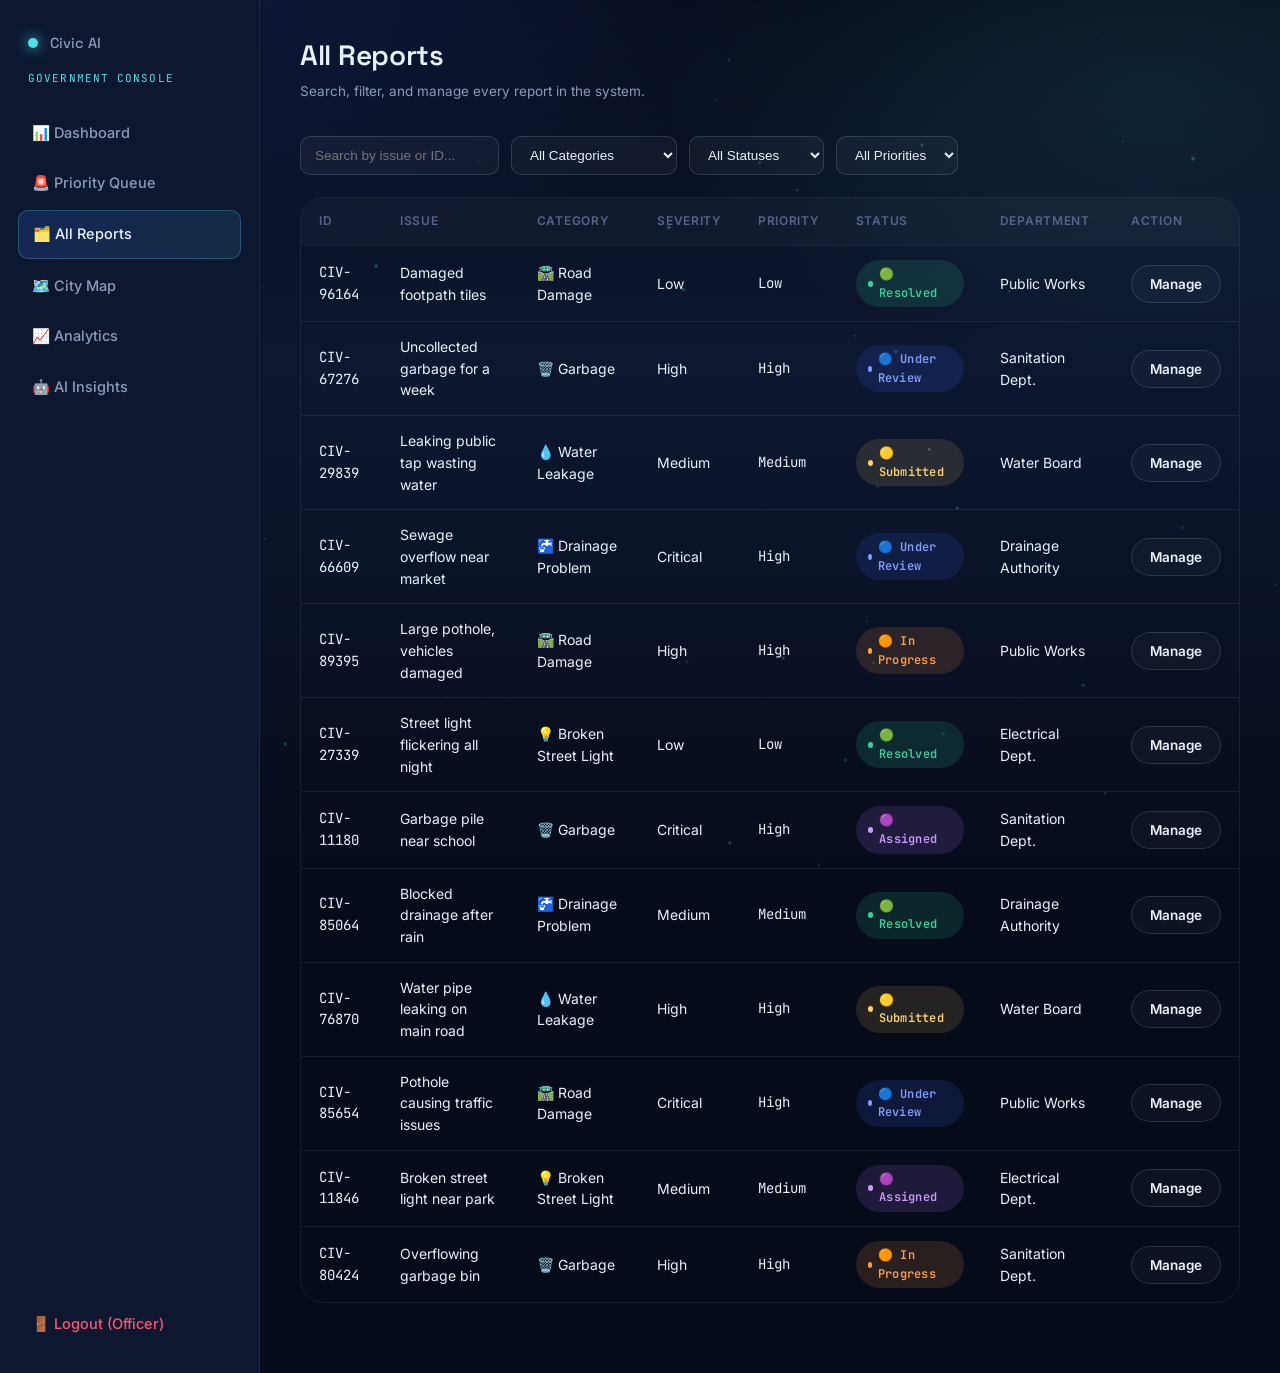
==== frontend/admin-reports.html @ b8df3b63 "fix whole folder" ====
<!DOCTYPE html>
<html lang="en">
<head>
<meta charset="UTF-8">
<meta name="viewport" content="width=device-width, initial-scale=1.0">
<title>All Reports — Civic AI Government Console</title>
<link rel="stylesheet" href="css/style.css">
<link rel="stylesheet" href="css/animations.css">
<link rel="stylesheet" href="css/responsive.css">
<link rel="stylesheet" href="css/admin.css">
</head>
<body>
<canvas id="bg-particles"></canvas>
<div class="admin-layout">
  <aside class="admin-sidebar" id="adminSidebar" data-current="admin-reports.html"></aside>
  <main class="admin-content">
    <div class="admin-topbar">
      <div>
        <button class="hamburger" id="sidebarToggle"><span></span><span></span><span></span></button>
        <h1>All Reports</h1>
        <p>Search, filter, and manage every report in the system.</p>
      </div>
    </div>

    <div class="filters-bar">
      <input type="text" id="adminSearch" placeholder="Search by issue or ID...">
      <select id="adminCategoryFilter">
        <option value="">All Categories</option>
        <option>Water Leakage</option><option>Garbage</option><option>Broken Street Light</option>
        <option>Road Damage</option><option>Drainage Problem</option><option>Other</option>
      </select>
      <select id="adminStatusFilter">
        <option value="">All Statuses</option>
        <option>Submitted</option><option>Under Review</option><option>Assigned</option>
        <option>In Progress</option><option>Resolved</option><option>Rejected</option>
      </select>
      <select id="adminPriorityFilter">
        <option value="">All Priorities</option>
        <option>High</option><option>Medium</option><option>Low</option>
      </select>
    </div>

    <div class="table-wrap">
      <table class="data-table responsive-table">
        <thead>
          <tr><th>ID</th><th>Issue</th><th>Category</th><th>Severity</th><th>Priority</th><th>Status</th><th>Department</th><th>Action</th></tr>
        </thead>
        <tbody id="adminReportsBody"></tbody>
      </table>
    </div>
  </main>
</div>

<!-- Edit Modal -->
<div class="modal-overlay" id="adminEditModal">
  <div class="glass modal-box">
    <span class="close-x" onclick="closeAdminEdit()">✕</span>
    <div class="eyebrow" id="editReportId">CIV-00000</div>
    <h3 id="editIssue" style="font-size:19px;"></h3>
    <p id="editDesc" style="font-size:13.5px;"></p>

    <div class="severity-meter">
      <div class="row"><span>Severity</span><span id="editSeverityLabel">—</span></div>
      <div class="severity-bar"><div class="severity-fill" id="editSeverityFill"></div></div>
      <div style="font-size:12.5px; margin-top:8px; color:var(--gray-mist-dim);">AI Confidence: <span class="mono" id="editConfidence" style="color:var(--cyan-signal);">—</span></div>
    </div>

    <div class="divider"></div>

    <div class="field">
      <label for="editStatusSelect">Update Status</label>
      <select id="editStatusSelect">
        <option>Submitted</option><option>Under Review</option><option>Assigned</option>
        <option>In Progress</option><option>Resolved</option><option>Rejected</option>
      </select>
    </div>
    <div class="field">
      <label for="editPrioritySelect">Update Priority</label>
      <select id="editPrioritySelect"><option>High</option><option>Medium</option><option>Low</option></select>
    </div>
    <div class="field">
      <label for="editDeptSelect">Assign Department</label>
      <select id="editDeptSelect">
        <option>Water Board</option><option>Sanitation Dept.</option><option>Electrical Dept.</option>
        <option>Public Works</option><option>Drainage Authority</option><option>General Services</option>
      </select>
    </div>
    <div class="field">
      <label for="editResponse">Government Response</label>
      <textarea id="editResponse" placeholder="Add a note visible to the citizen..."></textarea>
    </div>

    <button class="btn btn-primary btn-block" onclick="saveAdminEdit()">Save Changes</button>
  </div>
</div>

<script src="js/main.js"></script>
<script src="js/reports.js"></script>
<script src="js/admin.js"></script>
</body>
</html>
---- frontend/css/style.css ----
/* ============================================================
   CIVIC AI — Design Tokens & Base
   ============================================================ */

@import url('https://fonts.googleapis.com/css2?family=Space+Grotesk:wght@400;500;600;700&family=Inter:wght@400;500;600;700&family=JetBrains+Mono:wght@400;500;600&display=swap');

:root{
  /* Palette */
  --navy-deep:   #060b1a;
  --navy-mid:    #0d1730;
  --navy-card:   #101c3a;
  --navy-card-2: #142244;
  --blue-electric: #3b6eff;
  --blue-electric-soft: #6f8fff;
  --cyan-signal: #4fe0e8;
  --teal-infra:  #17a697;
  --white-soft:  #eaf1fb;
  --gray-mist:   #8c9bb8;
  --gray-mist-dim: #56638a;
  --amber-warn:  #ff9f45;
  --red-critical:#ff5470;
  --green-good:  #35d399;
  --yellow-med:  #ffd166;

  --line: rgba(234,241,251,0.08);
  --line-strong: rgba(234,241,251,0.14);
  --glass: rgba(19,30,61,0.55);
  --glass-hi: rgba(24,38,74,0.7);

  --font-display: 'Space Grotesk', sans-serif;
  --font-body: 'Inter', sans-serif;
  --font-mono: 'JetBrains Mono', monospace;

  --radius-sm: 10px;
  --radius-md: 16px;
  --radius-lg: 24px;
  --radius-pill: 999px;

  --shadow-soft: 0 20px 60px rgba(3,7,20,0.45);
  --shadow-glow-cyan: 0 0 40px rgba(79,224,232,0.25);
  --shadow-glow-blue: 0 0 40px rgba(59,110,255,0.25);

  --ease: cubic-bezier(.22,.9,.3,1);
}

*,*::before,*::after{ box-sizing: border-box; }
html{ scroll-behavior: smooth; }
body{
  margin:0;
  background: var(--navy-deep);
  color: var(--white-soft);
  font-family: var(--font-body);
  line-height: 1.55;
  -webkit-font-smoothing: antialiased;
  overflow-x: hidden;
}
body::before{
  content:"";
  position: fixed; inset:0;
  background:
    radial-gradient(1100px 600px at 15% -10%, rgba(59,110,255,0.16), transparent 60%),
    radial-gradient(900px 500px at 90% 10%, rgba(79,224,232,0.10), transparent 55%),
    linear-gradient(180deg, var(--navy-deep), var(--navy-mid) 40%, var(--navy-deep));
  z-index:-2; pointer-events:none;
}
h1,h2,h3,h4{
  font-family: var(--font-display);
  font-weight:600;
  margin:0 0 .5em;
  letter-spacing: -0.01em;
  color: var(--white-soft);
}
p{ color: var(--gray-mist); margin:0 0 1em; }
a{ color: inherit; text-decoration:none; }
img{ max-width:100%; display:block; }
button{ font-family: var(--font-body); cursor:pointer; }
.mono{ font-family: var(--font-mono); }
.container{ max-width: 1240px; margin:0 auto; padding:0 32px; }
.section{ padding: 110px 0; position:relative; }
.section-tight{ padding: 70px 0; }
.eyebrow{
  display:inline-flex; align-items:center; gap:8px;
  font-family: var(--font-mono); font-size:12.5px; letter-spacing:.14em;
  text-transform:uppercase; color: var(--cyan-signal);
  margin-bottom: 18px;
}
.eyebrow::before{
  content:""; width:7px; height:7px; border-radius:50%;
  background: var(--cyan-signal); box-shadow: 0 0 12px var(--cyan-signal);
}
.section-head{ max-width: 640px; margin-bottom: 56px; }
.section-head h2{ font-size: clamp(28px, 3.4vw, 42px); }
.section-head p{ font-size: 16px; }

/* ---------- Buttons ---------- */
.btn{
  display:inline-flex; align-items:center; justify-content:center; gap:10px;
  padding: 15px 28px; border-radius: var(--radius-pill);
  font-weight:600; font-size:15px; border:1px solid transparent;
  transition: transform .35s var(--ease), box-shadow .35s var(--ease), background .35s var(--ease);
  white-space:nowrap;
}
.btn-primary{
  background: linear-gradient(135deg, var(--blue-electric), var(--cyan-signal));
  color:#06101f;
  box-shadow: 0 10px 30px rgba(59,110,255,0.35);
}
.btn-primary:hover{ transform: translateY(-2px); box-shadow: 0 16px 40px rgba(79,224,232,0.4); }
.btn-ghost{
  background: rgba(234,241,251,0.03);
  border-color: var(--line-strong);
  color: var(--white-soft);
  backdrop-filter: blur(6px);
}
.btn-ghost:hover{ background: rgba(234,241,251,0.08); transform: translateY(-2px); }
.btn-block{ width:100%; }
.btn-sm{ padding:10px 18px; font-size:13.5px; }
.btn-danger{ background: linear-gradient(135deg, var(--red-critical), #ff8ba1); color:#2b0410;}

/* ---------- Glass cards ---------- */
.glass{
  background: var(--glass);
  border: 1px solid var(--line);
  border-radius: var(--radius-lg);
  backdrop-filter: blur(18px);
  -webkit-backdrop-filter: blur(18px);
  box-shadow: var(--shadow-soft);
}
.card{
  padding: 28px;
  transition: transform .4s var(--ease), border-color .4s var(--ease), box-shadow .4s var(--ease);
}
.card:hover{ transform: translateY(-6px); border-color: rgba(79,224,232,0.3); }

/* ---------- Navbar ---------- */
#navbar{ position: sticky; top:0; z-index: 500; }
.nav{
  display:flex; align-items:center; justify-content:space-between;
  padding: 16px 32px;
  background: rgba(6,11,26,0.72);
  backdrop-filter: blur(16px);
  border-bottom: 1px solid var(--line);
}
.nav-inner{ max-width:1240px; margin:0 auto; width:100%; display:flex; align-items:center; justify-content:space-between; }
.brand{ display:flex; align-items:center; gap:10px; font-family: var(--font-display); font-weight:700; font-size:19px; }
.brand .dot{
  width:10px; height:10px; border-radius:50%;
  background: var(--cyan-signal); box-shadow: 0 0 14px var(--cyan-signal);
  animation: pulseDot 2.4s ease-in-out infinite;
}
.nav-links{ display:flex; align-items:center; gap:30px; }
.nav-links a{
  font-size:14.5px; color: var(--gray-mist); font-weight:500;
  position:relative; padding:6px 0; transition: color .25s;
}
.nav-links a:hover, .nav-links a.active{ color: var(--white-soft); }
.nav-links a.active::after{
  content:""; position:absolute; left:0; right:0; bottom:-4px; height:2px;
  background: linear-gradient(90deg, var(--cyan-signal), var(--blue-electric));
  border-radius:2px;
}
.nav-right{ display:flex; align-items:center; gap:16px; }
.nav-user{ font-size:14px; color:var(--gray-mist); }
.nav-user b{ color: var(--white-soft); }
.hamburger{ display:none; flex-direction:column; gap:5px; background:none; border:none; padding:6px; }
.hamburger span{ width:22px; height:2px; background: var(--white-soft); border-radius:2px; }
.mobile-menu{ display:none; }

/* ---------- Footer ---------- */
#footer{ border-top: 1px solid var(--line); padding: 60px 0 30px; }
.footer-grid{ display:flex; justify-content:space-between; flex-wrap:wrap; gap:40px; }
.footer-brand h3{ font-size:20px; margin-bottom:8px; }
.footer-links{ display:flex; gap:60px; flex-wrap:wrap; }
.footer-col h4{ font-size:13px; text-transform:uppercase; letter-spacing:.1em; color:var(--gray-mist-dim); margin-bottom:14px; }
.footer-col a{ display:block; color:var(--gray-mist); font-size:14.5px; margin-bottom:10px; transition:color .2s; }
.footer-col a:hover{ color: var(--cyan-signal); }
.footer-bottom{ margin-top:40px; padding-top:20px; border-top:1px solid var(--line); font-size:13px; color:var(--gray-mist-dim); }

/* ---------- Forms ---------- */
.field{ margin-bottom: 22px; }
.field label{ display:block; font-size:13.5px; font-weight:600; color: var(--gray-mist); margin-bottom:8px; letter-spacing:.02em; }
.field input, .field textarea, .field select{
  width:100%; padding:14px 16px; border-radius: var(--radius-sm);
  background: rgba(234,241,251,0.04); border:1px solid var(--line-strong);
  color: var(--white-soft); font-family: var(--font-body); font-size:14.5px;
  transition: border-color .25s, box-shadow .25s;
}
.field input:focus, .field textarea:focus, .field select:focus{
  outline:none; border-color: var(--cyan-signal);
  box-shadow: 0 0 0 3px rgba(79,224,232,0.15);
}
.field textarea{ resize:vertical; min-height:110px; }

/* ---------- Badges ---------- */
.badge{
  display:inline-flex; align-items:center; gap:6px;
  font-family: var(--font-mono); font-size:12px; font-weight:600;
  padding:5px 12px; border-radius: var(--radius-pill); letter-spacing:.02em;
}
.badge::before{ content:""; width:6px; height:6px; border-radius:50%; }
.badge-submitted{ background: rgba(255,209,102,0.12); color:#ffd166; } .badge-submitted::before{ background:#ffd166; }
.badge-review{ background: rgba(59,110,255,0.14); color:#7fa0ff; } .badge-review::before{ background:#7fa0ff; }
.badge-assigned{ background: rgba(191,120,255,0.14); color:#c99bff; } .badge-assigned::before{ background:#c99bff; }
.badge-progress{ background: rgba(255,159,69,0.14); color:var(--amber-warn); } .badge-progress::before{ background:var(--amber-warn); }
.badge-resolved{ background: rgba(53,211,153,0.14); color:var(--green-good); } .badge-resolved::before{ background:var(--green-good); }
.badge-rejected{ background: rgba(255,84,112,0.14); color:var(--red-critical); } .badge-rejected::before{ background:var(--red-critical); }

.priority-high{ color: var(--red-critical); }
.priority-medium{ color: var(--amber-warn); }
.priority-low{ color: var(--green-good); }

/* ---------- Toast ---------- */
#toast-stack{ position: fixed; top:24px; right:24px; z-index:2000; display:flex; flex-direction:column; gap:10px; }
.toast{
  min-width:280px; max-width:360px; padding:14px 18px; border-radius: var(--radius-md);
  background: var(--glass-hi); border:1px solid var(--line-strong); backdrop-filter: blur(14px);
  font-size:14px; box-shadow: var(--shadow-soft);
  display:flex; align-items:center; gap:10px;
  animation: toastIn .4s var(--ease);
}
.toast.success{ border-color: rgba(53,211,153,0.4); }
.toast.error{ border-color: rgba(255,84,112,0.4); }
.toast.warn{ border-color: rgba(255,159,69,0.4); }
.toast .icon{ font-size:16px; }
.toast.leaving{ animation: toastOut .35s var(--ease) forwards; }

/* ---------- Utility ---------- */
.grid-2{ display:grid; grid-template-columns:1fr 1fr; gap:32px; }
.grid-3{ display:grid; grid-template-columns:repeat(3,1fr); gap:24px; }
.grid-4{ display:grid; grid-template-columns:repeat(4,1fr); gap:24px; }
.text-center{ text-align:center; }
.divider{ height:1px; background: var(--line); margin: 40px 0; }
.tag{
  font-family: var(--font-mono); font-size:11.5px; padding:4px 10px; border-radius:var(--radius-pill);
  border:1px solid var(--line-strong); color:var(--gray-mist);
}
::selection{ background: rgba(79,224,232,0.3); }

/* ---------- Timeline ---------- */
.timeline{ position:relative; padding-left:6px; }
.timeline-item{ display:flex; gap:16px; padding-bottom:28px; position:relative; opacity:0; transform: translateX(-14px); animation: timelineIn .6s var(--ease) forwards; }
.timeline-item:nth-child(1){ animation-delay:.05s; } .timeline-item:nth-child(2){ animation-delay:.15s; }
.timeline-item:nth-child(3){ animation-delay:.25s; } .timeline-item:nth-child(4){ animation-delay:.35s; }
.timeline-item:nth-child(5){ animation-delay:.45s; }
@keyframes timelineIn{ to{ opacity:1; transform:none; } }
.timeline-item:not(:last-child)::before{
  content:""; position:absolute; left:13px; top:30px; width:2px; height:calc(100% - 14px);
  background: var(--line-strong);
}
.timeline-item.done:not(:last-child)::before{ background: linear-gradient(var(--cyan-signal), var(--line-strong)); }
.timeline-dot{
  width:28px; height:28px; border-radius:50%; flex-shrink:0; display:flex; align-items:center; justify-content:center;
  font-size:13px; border:1.5px solid var(--line-strong); color:var(--gray-mist-dim); background:var(--navy-card);
}
.timeline-item.done .timeline-dot{ background: rgba(53,211,153,0.15); border-color: var(--green-good); color: var(--green-good); }
.timeline-item.active .timeline-dot{ background: rgba(79,224,232,0.15); border-color: var(--cyan-signal); color: var(--cyan-signal); box-shadow: 0 0 14px rgba(79,224,232,0.4); }
.timeline-label{ font-weight:600; font-size:14.5px; }
.timeline-sub{ font-size:12.5px; color:var(--gray-mist-dim); margin-top:2px; }

/* ---------- Category cards ---------- */
.category-grid{ display:grid; grid-template-columns:repeat(3,1fr); gap:14px; }
.category-card{
  padding:20px 16px; text-align:center; cursor:pointer; border-radius: var(--radius-md);
  border:1px solid var(--line-strong); background: rgba(234,241,251,0.02);
  transition: all .3s var(--ease);
}
.category-card .cat-icon{ font-size:26px; margin-bottom:8px; display:block; }
.category-card .cat-label{ font-size:13.5px; font-weight:600; }
.category-card:hover{ transform: translateY(-4px); border-color: rgba(79,224,232,0.3); }
.category-card.selected{
  border-color: var(--cyan-signal); background: rgba(79,224,232,0.08);
  box-shadow: 0 0 24px rgba(79,224,232,0.2); transform: translateY(-4px) scale(1.02);
}
.hidden{ display:none !important; }

/* ---------- Dropzone ---------- */
.dropzone{
  border:2px dashed var(--line-strong); border-radius: var(--radius-lg);
  padding:40px 20px; text-align:center; cursor:pointer; transition: all .3s var(--ease);
  background: rgba(234,241,251,0.015);
}
.dropzone.dragging{ border-color: var(--cyan-signal); background: rgba(79,224,232,0.06); }
.dropzone-empty{ display:flex; flex-direction:column; align-items:center; gap:10px; }
.dropzone-empty .icon{ font-size:34px; }
.image-preview img{ max-height:280px; border-radius: var(--radius-md); margin:0 auto 14px; object-fit:cover; }
.image-preview-actions{ display:flex; gap:10px; justify-content:center; }

/* ---------- Map placeholder note ---------- */
.map-coming-soon{
  display:flex; flex-direction:column; align-items:center; justify-content:center; gap:8px;
  height:220px; border-radius: var(--radius-lg); border:1px dashed var(--line-strong);
  background:
    linear-gradient(rgba(59,110,255,0.05) 1px, transparent 1px) 0 0/30px 30px,
    linear-gradient(90deg, rgba(59,110,255,0.05) 1px, transparent 1px) 0 0/30px 30px;
  color: var(--gray-mist-dim); font-size:13.5px; text-align:center;
}

/* ---------- Submit overlay ---------- */
.submit-overlay{
  position:fixed; inset:0; background:rgba(6,11,26,0.85); backdrop-filter: blur(8px);
  display:none; align-items:center; justify-content:center; z-index:1500; padding:20px;
}
---- frontend/css/animations.css ----
/* ============================================================
   CIVIC AI — Animations
   ============================================================ */

@keyframes pulseDot{
  0%,100%{ transform: scale(1); opacity:1; }
  50%{ transform: scale(1.4); opacity:.6; }
}
@keyframes toastIn{ from{ opacity:0; transform: translateX(30px); } to{ opacity:1; transform:none; } }
@keyframes toastOut{ from{ opacity:1; } to{ opacity:0; transform: translateX(30px); } }

@keyframes floatY{
  0%,100%{ transform: translateY(0); }
  50%{ transform: translateY(-14px); }
}
@keyframes spin{ to{ transform: rotate(360deg); } }
@keyframes drift{
  from{ background-position: 0 0; }
  to{ background-position: 400px 400px; }
}
@keyframes shimmer{
  0%{ background-position: -200% 0; }
  100%{ background-position: 200% 0; }
}
@keyframes glowPulse{
  0%,100%{ box-shadow: 0 0 20px rgba(79,224,232,0.15); }
  50%{ box-shadow: 0 0 40px rgba(79,224,232,0.35); }
}
@keyframes dashFlow{
  to{ stroke-dashoffset: -200; }
}
@keyframes nodeBlink{
  0%,100%{ opacity:.35; }
  50%{ opacity:1; }
}

/* Scroll reveal */
.reveal{ opacity:0; transform: translateY(28px); transition: opacity .8s var(--ease), transform .8s var(--ease); }
.reveal.in{ opacity:1; transform:none; }
.reveal-stagger > *{ opacity:0; transform: translateY(24px); transition: opacity .7s var(--ease), transform .7s var(--ease); }
.reveal-stagger.in > *{ opacity:1; transform:none; }
.reveal-stagger.in > *:nth-child(1){ transition-delay: .05s; }
.reveal-stagger.in > *:nth-child(2){ transition-delay: .15s; }
.reveal-stagger.in > *:nth-child(3){ transition-delay: .25s; }
.reveal-stagger.in > *:nth-child(4){ transition-delay: .35s; }
.reveal-stagger.in > *:nth-child(5){ transition-delay: .45s; }
.reveal-stagger.in > *:nth-child(6){ transition-delay: .55s; }

.floaty{ animation: floatY 5s ease-in-out infinite; }
.spin-slow{ animation: spin 12s linear infinite; }
.glow-pulse{ animation: glowPulse 3.2s ease-in-out infinite; }

/* Page transition */
.page-fade{ animation: pageFadeIn .6s var(--ease); }
@keyframes pageFadeIn{ from{ opacity:0; transform: translateY(8px); } to{ opacity:1; transform:none; } }

/* Loader */
.loader-ring{
  width:20px; height:20px; border-radius:50%;
  border: 2.5px solid rgba(234,241,251,0.2); border-top-color: var(--cyan-signal);
  animation: spin .8s linear infinite; display:inline-block;
}
.progress-track{
  width:100%; height:8px; border-radius: 999px; background: rgba(234,241,251,0.08); overflow:hidden;
}
.progress-fill{
  height:100%; border-radius:999px;
  background: linear-gradient(90deg, var(--blue-electric), var(--cyan-signal));
  width:0%; transition: width .25s linear;
  box-shadow: 0 0 12px rgba(79,224,232,0.5);
}

/* Background particles canvas */
#bg-particles{ position:fixed; inset:0; z-index:-1; pointer-events:none; opacity:.55; }

@media (prefers-reduced-motion: reduce){
  *{ animation-duration: .001ms !important; animation-iteration-count: 1 !important; transition-duration: .001ms !important; }
}
---- frontend/css/responsive.css ----
/* ============================================================
   CIVIC AI — Responsive
   ============================================================ */

@media (max-width: 1080px){
  .grid-4{ grid-template-columns: repeat(2,1fr); }
  .grid-3{ grid-template-columns: repeat(2,1fr); }
  .admin-layout{ grid-template-columns: 220px 1fr; }
}

@media (max-width: 860px){
  .nav-links{ display:none; }
  .hamburger{ display:flex; }
  .mobile-menu.open{
    display:flex; flex-direction:column; gap:2px; padding: 10px 20px 20px;
    background: rgba(6,11,26,0.96); border-bottom:1px solid var(--line);
  }
  .mobile-menu a{ padding:12px 4px; color:var(--gray-mist); font-size:15px; border-bottom:1px solid var(--line); }
  .mobile-menu a.active{ color:var(--cyan-signal); }
  .grid-2{ grid-template-columns: 1fr; }
  .grid-3{ grid-template-columns: 1fr; }
  .grid-4{ grid-template-columns: repeat(2,1fr); }
  .container{ padding:0 20px; }
  .section{ padding: 70px 0; }
  .footer-grid{ flex-direction:column; gap:28px; }
  .footer-links{ gap:32px; }

  .admin-layout{ grid-template-columns: 1fr; }
  .admin-sidebar{ position:fixed; left:-260px; top:0; bottom:0; width:230px; transition:left .3s var(--ease); z-index:600; }
  .admin-sidebar.open{ left:0; }
  .admin-content{ padding: 20px 16px 60px; }

  table.responsive-table thead{ display:none; }
  table.responsive-table, table.responsive-table tbody, table.responsive-table tr, table.responsive-table td{ display:block; width:100%; }
  table.responsive-table tr{
    margin-bottom:16px; border:1px solid var(--line); border-radius: var(--radius-md); padding:14px 16px;
    background: rgba(234,241,251,0.03);
  }
  table.responsive-table td{
    display:flex; justify-content:space-between; gap:12px; padding:8px 0; border:none; text-align:right;
  }
  table.responsive-table td::before{ content: attr(data-label); color: var(--gray-mist-dim); font-size:12.5px; text-align:left; }
}

@media (max-width: 520px){
  .grid-4{ grid-template-columns: 1fr 1fr; }
  h1{ font-size: 34px !important; }
  .hero-buttons{ flex-direction:column; align-items:stretch; }
}
---- frontend/css/admin.css ----
/* ============================================================
   CIVIC AI — Government Console (Admin)
   ============================================================ */

.admin-layout{
  display:grid; grid-template-columns: 260px 1fr; min-height:100vh;
}
.admin-sidebar{
  background: var(--navy-mid); border-right:1px solid var(--line);
  padding: 26px 18px; display:flex; flex-direction:column; gap:4px;
}
.admin-sidebar .brand{ padding: 6px 10px 26px; }
.admin-console-tag{
  font-family: var(--font-mono); font-size:11px; color:var(--cyan-signal);
  text-transform:uppercase; letter-spacing:.1em; padding: 0 10px 18px; margin-top:-14px;
}
.admin-sidebar a{
  display:flex; align-items:center; gap:12px; padding:12px 14px; border-radius: var(--radius-sm);
  color: var(--gray-mist); font-size:14.5px; font-weight:500; transition: background .25s, color .25s;
}
.admin-sidebar a:hover{ background: rgba(234,241,251,0.04); color: var(--white-soft); }
.admin-sidebar a.active{
  background: linear-gradient(135deg, rgba(59,110,255,0.18), rgba(79,224,232,0.1));
  color: var(--white-soft); border:1px solid rgba(79,224,232,0.25);
}
.admin-sidebar .logout-link{ margin-top:auto; color: var(--red-critical); }

.admin-content{ padding: 34px 40px 70px; }
.admin-topbar{ display:flex; align-items:center; justify-content:space-between; margin-bottom:34px; flex-wrap:wrap; gap:14px; }
.admin-topbar h1{ font-size: 28px; margin:0; }
.admin-topbar p{ margin:4px 0 0; font-size:13.5px; }

.stat-card{
  padding:22px 24px; display:flex; flex-direction:column; gap:10px;
}
.stat-card .stat-label{ font-size:12.5px; color:var(--gray-mist-dim); text-transform:uppercase; letter-spacing:.06em; }
.stat-card .stat-value{ font-family: var(--font-mono); font-size:32px; font-weight:600; color:var(--white-soft); }
.stat-card .stat-delta{ font-size:12.5px; }
.stat-card .stat-delta.up{ color: var(--green-good); }
.stat-card .stat-delta.down{ color: var(--red-critical); }

/* Severity meter */
.severity-meter{ margin: 10px 0; }
.severity-meter .row{ display:flex; justify-content:space-between; font-size:13px; margin-bottom:6px; color:var(--gray-mist); }
.severity-bar{ height:10px; border-radius:999px; background: rgba(234,241,251,0.08); overflow:hidden; }
.severity-fill{ height:100%; border-radius:999px; }
.severity-fill.low{ background: var(--green-good); }
.severity-fill.medium{ background: var(--yellow-med); }
.severity-fill.high{ background: var(--amber-warn); }
.severity-fill.critical{ background: var(--red-critical); }

/* Admin table */
.table-wrap{ overflow-x:auto; border-radius: var(--radius-lg); border:1px solid var(--line); }
table.data-table{ width:100%; border-collapse:collapse; font-size:14px; min-width:760px; }
table.data-table th{
  text-align:left; padding:14px 18px; background: rgba(234,241,251,0.03);
  color: var(--gray-mist-dim); font-size:12px; text-transform:uppercase; letter-spacing:.06em; font-weight:600;
  border-bottom:1px solid var(--line);
}
table.data-table td{ padding:14px 18px; border-bottom:1px solid var(--line); color: var(--white-soft); vertical-align:middle; }
table.data-table tr:hover td{ background: rgba(234,241,251,0.02); }
table.data-table tr:last-child td{ border-bottom:none; }

.filters-bar{ display:flex; gap:12px; flex-wrap:wrap; margin-bottom:22px; }
.filters-bar select, .filters-bar input{
  padding:10px 14px; border-radius: var(--radius-sm); background: rgba(234,241,251,0.04);
  border:1px solid var(--line-strong); color:var(--white-soft); font-size:13.5px;
}

/* Priority queue rows */
.priority-row{
  display:flex; align-items:center; gap:18px; padding:18px 22px; border-radius: var(--radius-md);
  border:1px solid var(--line); margin-bottom:14px; background: rgba(234,241,251,0.02);
  transition: transform .3s var(--ease), border-color .3s var(--ease);
}
.priority-row:hover{ transform: translateX(4px); border-color: rgba(79,224,232,0.25); }
.priority-dot{ width:12px; height:12px; border-radius:50%; flex-shrink:0; }
.priority-dot.high{ background: var(--red-critical); box-shadow:0 0 10px var(--red-critical); }
.priority-dot.medium{ background: var(--amber-warn); box-shadow:0 0 10px var(--amber-warn); }
.priority-dot.low{ background: var(--green-good); box-shadow:0 0 10px var(--green-good); }

/* Map placeholder */
.map-shell{
  position:relative; border-radius: var(--radius-lg); overflow:hidden; border:1px solid var(--line);
  height:520px; background:
    linear-gradient(rgba(59,110,255,0.06) 1px, transparent 1px) 0 0/40px 40px,
    linear-gradient(90deg, rgba(59,110,255,0.06) 1px, transparent 1px) 0 0/40px 40px,
    var(--navy-mid);
}
.map-marker{
  position:absolute; width:16px; height:16px; border-radius:50%; cursor:pointer;
  transform: translate(-50%,-50%); animation: nodeBlink 2.4s ease-in-out infinite;
}
.map-marker::after{
  content:""; position:absolute; inset:-8px; border-radius:50%; border:1px solid currentColor; opacity:.4;
}
.map-marker.high{ background: var(--red-critical); color: var(--red-critical); }
.map-marker.medium{ background: var(--amber-warn); color: var(--amber-warn); }
.map-marker.low{ background: var(--green-good); color: var(--green-good); }
.map-popup{
  position:absolute; width:230px; padding:16px; z-index:50;
  transform: translate(-50%, calc(-100% - 18px));
}
.map-badge-note{
  position:absolute; top:16px; left:16px; padding:8px 14px; font-size:12.5px; border-radius: var(--radius-pill);
  z-index:5;
}

/* Analytics charts */
.chart-card{ padding:26px; }
.chart-card h3{ font-size:16px; margin-bottom:18px; }
.bar-chart{ display:flex; align-items:flex-end; gap:14px; height:200px; }
.bar-chart .bar-col{ flex:1; display:flex; flex-direction:column; align-items:center; gap:10px; }
.bar-chart .bar{
  width:100%; max-width:44px; border-radius:8px 8px 4px 4px;
  background: linear-gradient(180deg, var(--cyan-signal), var(--blue-electric));
  height:0; transition: height 1.1s var(--ease);
}
.bar-chart .bar-label{ font-size:11.5px; color:var(--gray-mist-dim); text-align:center; }
.bar-chart .bar-value{ font-family:var(--font-mono); font-size:12px; color:var(--white-soft); }

.insight-card{
  display:flex; gap:16px; padding:22px; align-items:flex-start;
}
.modal-overlay{
  position:fixed; inset:0; background:rgba(6,11,26,0.8); backdrop-filter: blur(8px);
  display:none; align-items:center; justify-content:center; z-index:1500; padding:20px;
}
.modal-box{ width:100%; max-width:480px; padding:30px; max-height:88vh; overflow-y:auto; }
.modal-box .close-x{ float:right; cursor:pointer; color:var(--gray-mist); font-size:20px; }

.insight-icon{
  width:42px; height:42px; border-radius: var(--radius-sm); flex-shrink:0;
  display:flex; align-items:center; justify-content:center; font-size:18px;
  background: linear-gradient(135deg, rgba(59,110,255,0.2), rgba(79,224,232,0.14));
}
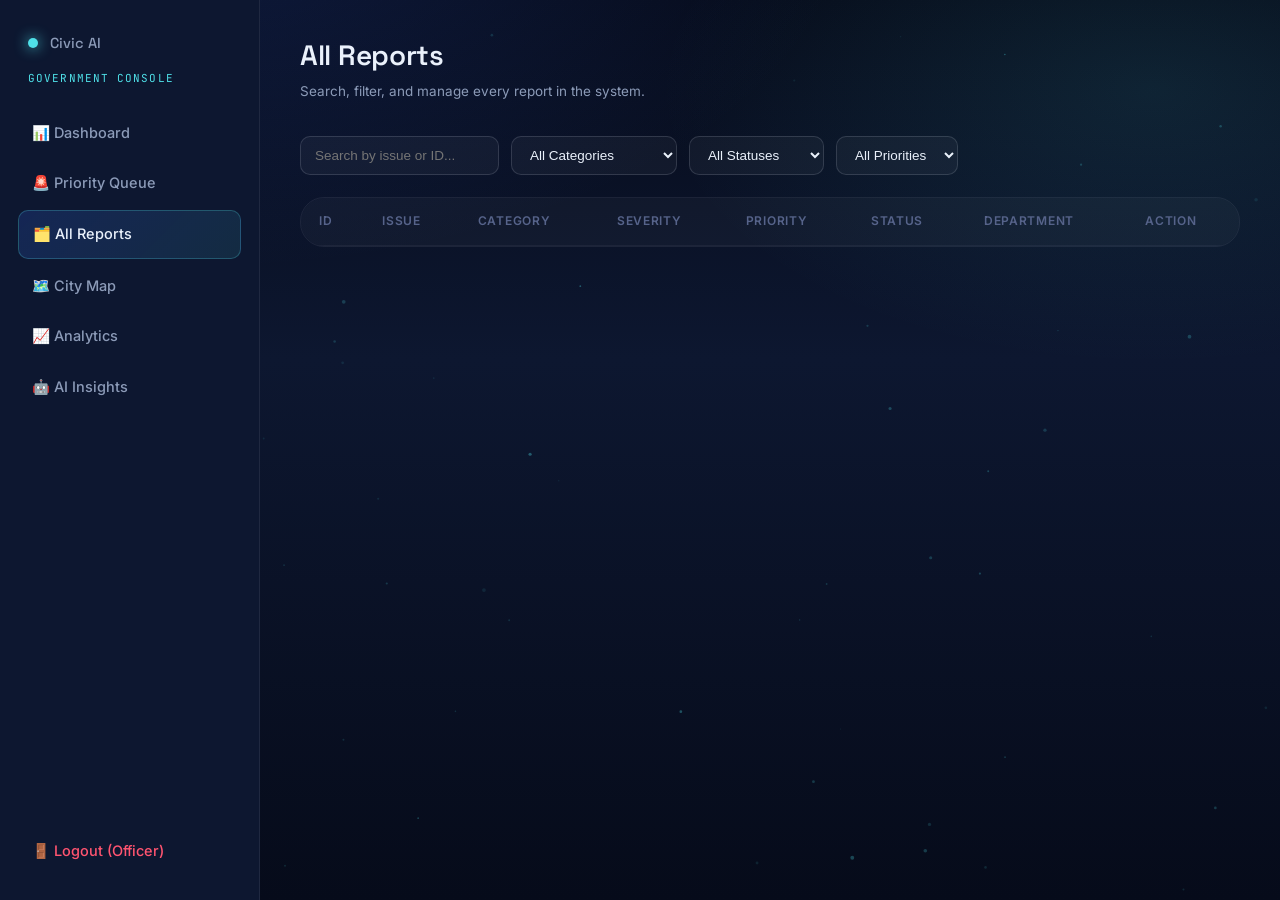
==== commit 5af5b2f1: "add database and connect frontend and backend" ====
--- a/frontend/admin-reports.html
+++ b/frontend/admin-reports.html
@@ -66,6 +66,12 @@
     </div>
 
     <div class="divider"></div>
+    
+    <div id = "image_holder">
+      <img src="" alt="" id="editReportImage">
+      <div class="divider"></div>
+    </div>
+    
 
     <div class="field">
       <label for="editStatusSelect">Update Status</label>
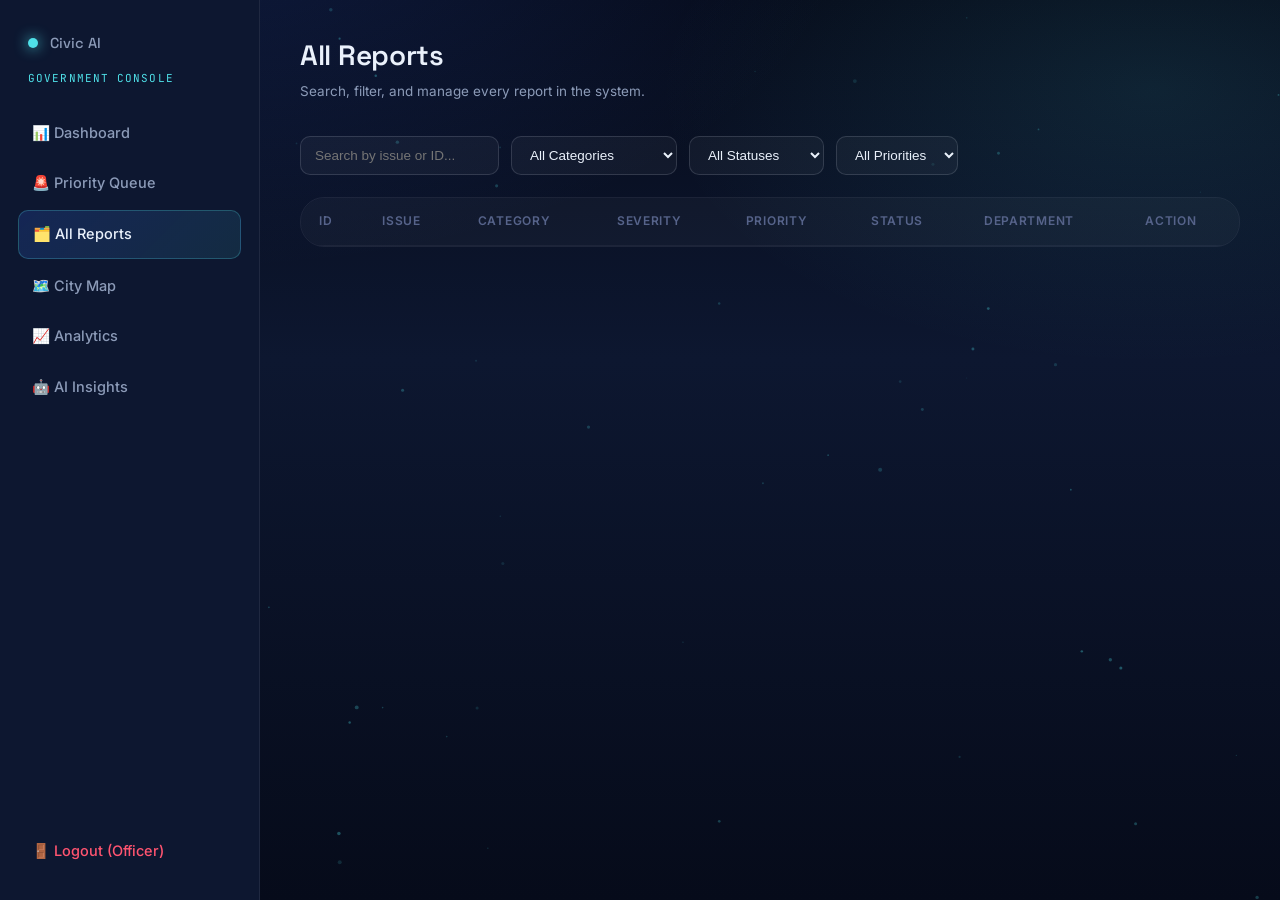
==== commit baf59270: "fix government manage option ui" ====
--- a/frontend/admin-reports.html
+++ b/frontend/admin-reports.html
@@ -76,18 +76,21 @@
     <div class="field">
       <label for="editStatusSelect">Update Status</label>
       <select id="editStatusSelect">
+        <option value="Pending">Pending</option>
         <option>Submitted</option><option>Under Review</option><option>Assigned</option>
         <option>In Progress</option><option>Resolved</option><option>Rejected</option>
       </select>
     </div>
     <div class="field">
       <label for="editPrioritySelect">Update Priority</label>
-      <select id="editPrioritySelect"><option>High</option><option>Medium</option><option>Low</option></select>
+      <select id="editPrioritySelect">
+        <option>High</option><option>Medium</option><option>Low</option>
+      </select>
     </div>
     <div class="field">
       <label for="editDeptSelect">Assign Department</label>
       <select id="editDeptSelect">
-        <option>Water Board</option><option>Sanitation Dept.</option><option>Electrical Dept.</option>
+        <option>Water Board</option><option>Sanitation Dept</option><option>Electrical Dept.</option>
         <option>Public Works</option><option>Drainage Authority</option><option>General Services</option>
       </select>
     </div>
--- a/frontend/css/style.css
+++ b/frontend/css/style.css
@@ -285,14 +285,20 @@
 .image-preview img{ max-height:280px; border-radius: var(--radius-md); margin:0 auto 14px; object-fit:cover; }
 .image-preview-actions{ display:flex; gap:10px; justify-content:center; }
 
-/* ---------- Map placeholder note ---------- */
-.map-coming-soon{
-  display:flex; flex-direction:column; align-items:center; justify-content:center; gap:8px;
-  height:220px; border-radius: var(--radius-lg); border:1px dashed var(--line-strong);
-  background:
-    linear-gradient(rgba(59,110,255,0.05) 1px, transparent 1px) 0 0/30px 30px,
-    linear-gradient(90deg, rgba(59,110,255,0.05) 1px, transparent 1px) 0 0/30px 30px;
-  color: var(--gray-mist-dim); font-size:13.5px; text-align:center;
+#citizenMap {
+  height: 300px;
+  width: 100%;
+  border-radius: var(--radius-lg);
+  overflow: hidden;
+  margin-top: 18px;
+  border: 1px solid var(--line-strong);
+}
+
+.map-hint {
+  margin-top: 8px;
+  color: var(--gray-mist-dim);
+  font-size: 13px;
+  text-align: center;
 }
 
 /* ---------- Submit overlay ---------- */
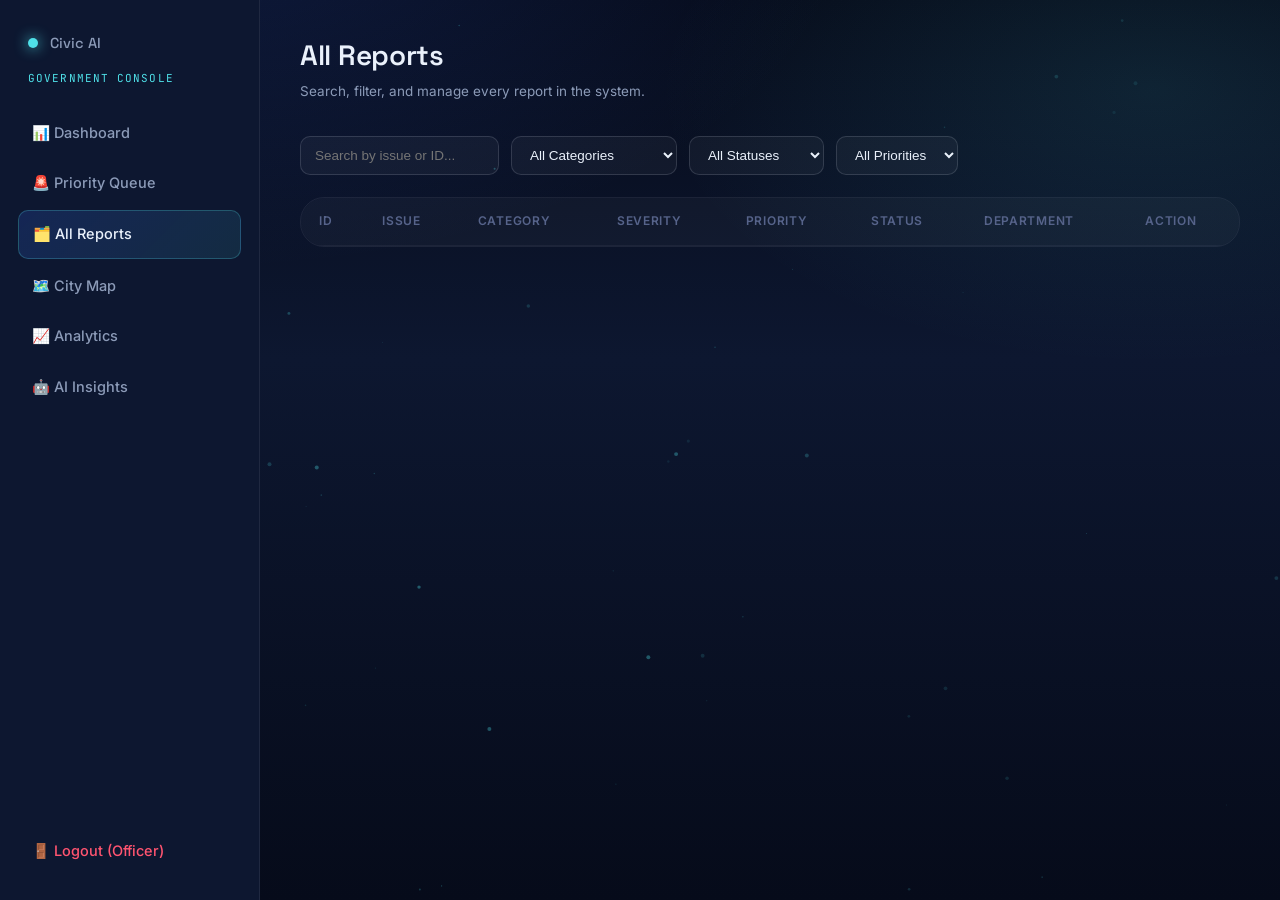
==== commit dc63b8ad: "Complete AI report and government workflow" ====
--- a/frontend/admin-reports.html
+++ b/frontend/admin-reports.html
@@ -65,6 +65,11 @@
       <div style="font-size:12.5px; margin-top:8px; color:var(--gray-mist-dim);">AI Confidence: <span class="mono" id="editConfidence" style="color:var(--cyan-signal);">—</span></div>
     </div>
 
+    <div class="field">
+    <label>AI Detected</label>
+    <div id="editAIDetected" class="mono"></div>
+    </div>
+
     <div class="divider"></div>
     
     <div id = "image_holder">
--- a/frontend/css/style.css
+++ b/frontend/css/style.css
@@ -189,6 +189,12 @@
   outline:none; border-color: var(--cyan-signal);
   box-shadow: 0 0 0 3px rgba(79,224,232,0.15);
 }
+/* ---------ADDITIONAL CHNGES---------- */
+.field select option,
+.filters-bar select option{
+  color:#444;
+  background:#fff;
+}
 .field textarea{ resize:vertical; min-height:110px; }
 
 /* ---------- Badges ---------- */
